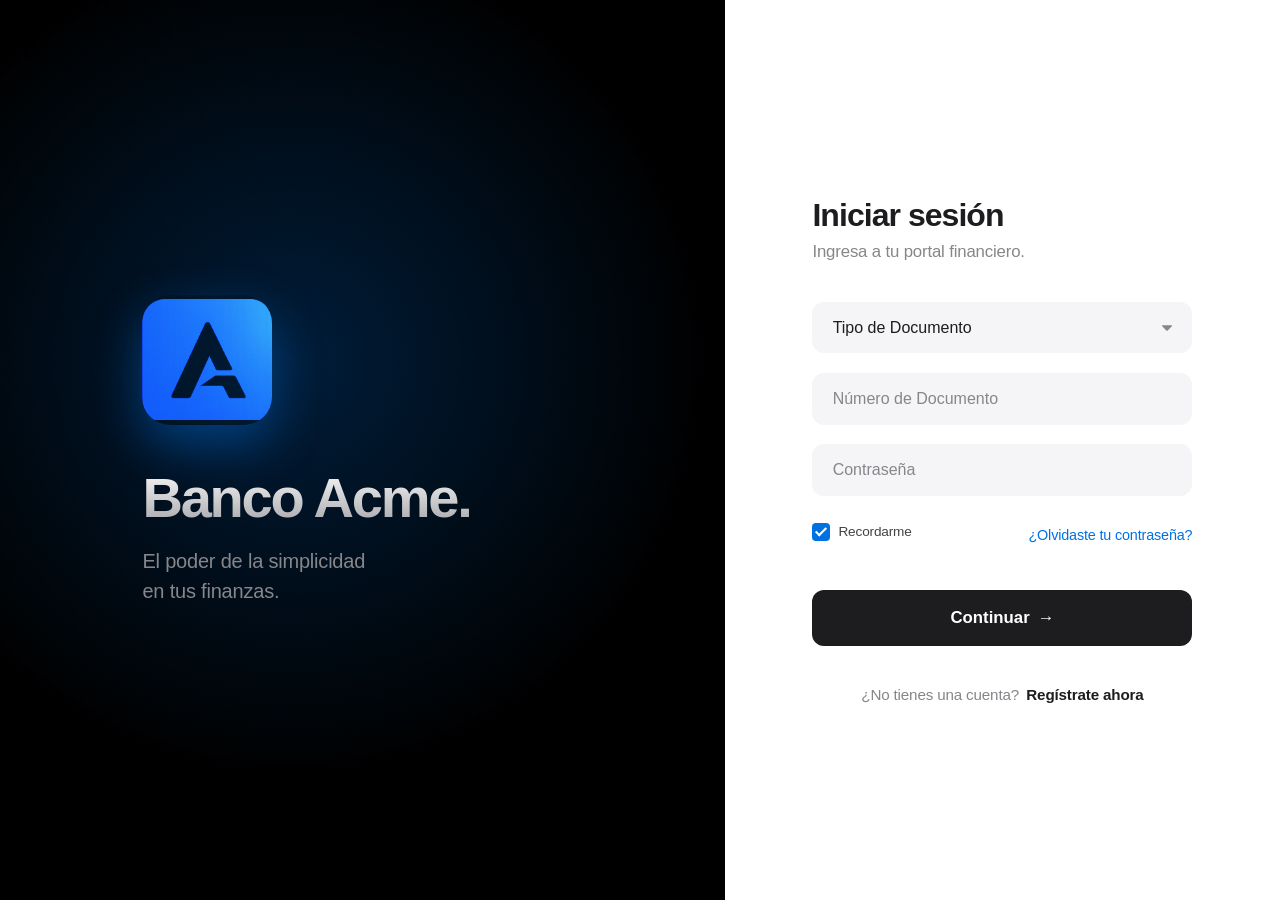
==== dashboard.html @ 9b8968dd "Refine visual identity and integrate logo across all pages" ====
<!DOCTYPE html>
<html lang="es">
<head>
    <meta charset="UTF-8">
    <meta name="viewport" content="width=device-width, initial-scale=1.0">
    <title>Banco Acme - Cuentas</title>
    <link rel="stylesheet" href="css/styles.css">
    <link href="https://fonts.googleapis.com/css2?family=Inter:wght@300;400;500;600;700&display=swap" rel="stylesheet">
</head>
<body class="app-body">
    <nav class="apple-nav">
        <div class="nav-container">
            <div class="nav-logo"><img src="img/ChatGPT Image 10 abr 2026, 08_13_43 a.m..png" alt="Banco Acme" class="nav-logo-img"><b>Banco Acme</b>.</div>
            <button class="mobile-menu-btn" id="mobileMenuBtn">≡</button>
            <ul class="nav-links" id="mainNav">
                <li><a href="#" data-target="resume" class="active">Resumen</a></li>
                <li><a href="#" data-target="transactions">Transacciones</a></li>
                <li><a href="#" data-target="deposit">Abonar</a></li>
                <li><a href="#" data-target="withdraw">Retirar</a></li>
                <li><a href="#" data-target="services">Servicios</a></li>
                <li><a href="#" data-target="certificate">Descargas</a></li>
            </ul>
            <div class="nav-user">
                <span id="userAvatar" class="avatar-mini">AC</span>
                <span id="userNameDisplay" class="user-name">Usuario</span>
                <button id="logoutBtn" class="btn-logout">Salir</button>
            </div>
        </div>
    </nav>
    <main class="app-main">
        <div class="page-header">
            <h1 id="pageTitle" class="hero-title">Resumen Financiero</h1>
        </div>
        <div class="content-wrapper">
            <!-- View Resume -->
            <section id="resume" class="view-section active">
                <div class="balance-showcase">
                    <div class="balance-ring">
                        <p class="balance-label">Total Disponible</p>
                        <h2 id="currentBalance" class="balance-amount">$0.00</h2>
                    </div>
                    <div class="balance-meta">
                        <div class="meta-item">
                            <span class="meta-label">Bóveda N°</span>
                            <strong id="accountNumberDisplay" class="acc-num-label">...</strong>
                        </div>
                        <div class="meta-divider"></div>
                        <div class="meta-item">
                            <span class="meta-label">Registro</span>
                            <strong id="creationDateDisplay">...</strong>
                        </div>
                    </div>
                </div>
                
                <!-- NUEVO WIDGET DE TASAS (Temas 6, 7 y 10) -->
                <div class="panel mt-4" style="margin-top: 2rem;">
                    <div class="panel-header">
                        <h3>Tasas de Cambio en Vivo 🌎</h3>
                        <span id="tasasStatus" class="type-badge type-retiro">Cargando... ⏳</span>
                    </div>
                    <!-- Usaremos un contenedor que rellenaremos usando Jerarquía y DOM Avanzado (sin innerHTML) -->
                    <div id="tasasContainer" style="display: flex; gap: 1rem; flex-wrap: wrap; margin-top: 1rem;">
                    </div>
                </div>
            </section>
            <!-- View Historial -->
            <section id="transactions" class="view-section">
                <div class="panel">
                    <div class="panel-header">
                        <h3>Flujo de Transferencias</h3>
                        <button id="printTransactionsBtn" class="btn-link">Imprimir Documento</button>
                    </div>
                    <div class="table-container printable" id="transactionsPrintArea">
                        <table class="apple-table">
                            <thead>
                                <tr>
                                    <th>Fechado</th>
                                    <th>Ref ID</th>
                                    <th>Vía</th>
                                    <th>Motivo</th>
                                    <th class="text-right">Montos</th>
                                </tr>
                            </thead>
                            <tbody id="transactionsTableBody"></tbody>
                        </table>
                    </div>
                </div>
            </section>
            <!-- View Depositar -->
            <section id="deposit" class="view-section">
                <div class="panel center-panel">
                    <h3>Depositario</h3>
                    <p class="text-muted mb-4">Ingresa en la cartera <strong class="acc-num-label"></strong> propia.</p>
                    <form id="depositForm" class="minimal-form">
                        <div class="input-modern large-input">
                            <input type="number" id="depositAmount" placeholder="0.00" min="1" required>
                            <span>$</span>
                        </div>
                        <button type="submit" class="btn-premium full-w" style="margin-top: 1rem;">Cargar Efectivo</button>
                    </form>
                </div>
            </section>
            <!-- View Sacar -->
            <section id="withdraw" class="view-section">
                <div class="panel center-panel">
                    <h3>Punto de Retiro</h3>
                    <p class="text-muted mb-4">Descarga fondos hacia tus manos instantáneamente.</p>
                    <form id="withdrawForm" class="minimal-form">
                        <div class="input-modern large-input">
                            <input type="number" id="withdrawAmount" placeholder="0.00" min="1" required>
                            <span>$</span>
                        </div>
                        <button type="submit" class="btn-premium full-w" style="margin-top: 1rem; background-color: #ff3b30; color: white;">Descontar Límite</button>
                    </form>
                </div>
            </section>
            <!-- View Servicios -->
            <section id="services" class="view-section">
                <div class="panel center-panel">
                    <h3>Centro de Pagaduría pública</h3>
                    <p class="text-muted mb-4">Obligaciones externas respaldadas desde su balance total.</p>
                    <form id="servicesForm" class="minimal-form">
                        <div class="input-modern">
                            <select id="serviceType" required>
                                <option value="" disabled selected>Identificador a Pagar</option>
                                <option value="Luz">Empresa Local Luz</option>
                                <option value="Gas">Surtigas Municipal</option>
                                <option value="Agua">Acueducto EPS</option>
                                <option value="Telecom">Wifi y Teléfono</option>
                            </select>
                        </div>
                        <div class="input-modern">
                            <input type="text" id="serviceRef" placeholder="Cod referencial" required>
                        </div>
                        <div class="input-modern">
                            <input type="number" id="serviceAmount" placeholder="Aporte $" min="1" required>
                        </div>
                        <button type="submit" class="btn-premium full-w" style="margin-top: 1rem;">Aplicar y Descontar</button>
                    </form>
                </div>
            </section>
            <!-- View PDF Certificado -->
            <section id="certificate" class="view-section">
                <div class="panel">
                    <div class="panel-header">
                        <h3>Pliego Garantista</h3>
                        <button id="printCertBtn" class="btn-link">Obtener Anexo</button>
                    </div>
                    <div class="apple-cert printable" id="certificatePrintArea">
                        <div class="cert-brand">Acme Bank Corporative.</div>
                        <div class="cert-nit">Identidad NIT 100.999.001-A</div>
                        <div class="cert-title">CERTIFICA INEQUIVOCAMENTE:</div>
                        <div class="cert-content">
                            Que el/la ciudadana <strong><span id="certName"></span></strong>, provista legalmente de un(a)
                            <span id="certDocType"></span> Nro. <strong><span id="certDocNumber"></span></strong>, mantiene fondos reales albergados en nuestro poderío mercantil.
                        </div>
                        <div class="cert-grid">
                            <div class="cg-item"><label>Categoría</label><span>Ahorros Plenos</span></div>
                            <div class="cg-item"><label>Clave Lógica</label><strong id="certAccount"></strong></div>
                            <div class="cg-item"><label>Cierre Oficial A Creado</label><span id="certDate"></span></div>
                        </div>
                        <div class="cert-footer-text">Expedido por motor automático Acme. Fecha del sistema online: <span id="certToday"></span>.</div>
                    </div>
                </div>
            </section>
        </div>
    </main>
    <div id="printModal" class="apple-modal">
        <div class="modal-card">
            <button class="close-modal" id="closePrintModal">&times;</button>
            <div id="printVoucherArea" class="printable voucher-area">
                <div class="voucher-logo">BA</div>
                <h3 style="font-weight: 500; font-size:1.1rem; margin-bottom: 1.5rem; letter-spacing: -0.02em;">Acuse de Operación Bancaria</h3>
                <div id="voucherDetails" class="voucher-details"></div>
            </div>
            <div class="modal-actions hide-on-print">
                <button id="printVoucherBtn" class="btn-premium full-w" style="border-radius: 980px;">Expedir Archivo Físico</button>
            </div>
        </div>
    </div>
    <div id="toastContainer"></div>
    <script type="module" src="js/dashboard.js"></script>
    <script>
        document.addEventListener('DOMContentLoaded', () => {
            const mBt = document.getElementById('mobileMenuBtn');
            const nLx = document.getElementById('mainNav');

            // Abrir/cerrar el menú con el botón hamburguesa
            if (mBt && nLx) {
                mBt.addEventListener('click', () => nLx.classList.toggle('active'));

                // Cerrar el menú automáticamente al seleccionar una opción
                nLx.querySelectorAll('a').forEach(link => {
                    link.addEventListener('click', () => {
                        nLx.classList.remove('active');
                    });
                });
            }
        });
    </script>
</body>
</html>
---- css/styles.css ----
:root {
    --bg-color: #f5f5f7;
    --card-bg: #ffffff;
    --text-color: #1d1d1f;
    --text-muted: #86868b;
    --primary-color: #0071e3; /* Azul Apple */
    --primary-hover: #0077ed;
    --secondary-color: #e8e8ed;
    --secondary-hover: #d2d2d7;
    --success-color: #34c759;
    --danger-color: #ff3b30;
    --border-color: #d2d2d7;
    --font-family: -apple-system, BlinkMacSystemFont, "SF Pro Text", "Segoe UI", Roboto, Helvetica, Arial, sans-serif;
    --border-radius: 18px; /* Bordes suaves estilo Apple */
    --input-radius: 12px;
    --shadow-subtle: 0 4px 24px rgba(0, 0, 0, 0.04);
}

* {
    margin: 0;
    padding: 0;
    box-sizing: border-box;
    font-family: var(--font-family);
}

body {
    background-color: var(--bg-color);
    color: var(--text-color);
    min-height: 100vh;
    font-weight: 400;
    -webkit-font-smoothing: antialiased; /* Suavizar fuentes */
    letter-spacing: -0.01em;
}

a {
    color: var(--primary-color);
    text-decoration: none;
    transition: opacity 0.2s ease;
}

a:hover {
    opacity: 0.8;
}

/* Clases genéricas (Mantenidas por compatibilidad html) */
.glass-panel {
    background: var(--card-bg);
    border: none;
    border-radius: var(--border-radius);
    box-shadow: var(--shadow-subtle);
}

.glass-panel.dark {
    background: #1d1d1f; /* Tarjeta principal oscura estilo Apple Pay */
    color: #f5f5f7;
}

/* Páginas de Login, Registro y Recuperación */
.auth-container, .register-container {
    display: flex;
    justify-content: center;
    align-items: center;
    min-height: 100vh;
    padding: 2rem;
}

.auth-card {
    width: 100%;
    max-width: 420px;
    padding: 3rem;
    background: #fff;
    border-radius: 20px;
    box-shadow: 0 10px 40px rgba(0, 0, 0, 0.06);
    animation: fadeIn 0.4s ease-out;
}

.register-container .auth-card {
    max-width: 550px;
}

@keyframes fadeIn {
    from { opacity: 0; transform: translateY(15px) scale(0.98); }
    to { opacity: 1; transform: translateY(0) scale(1); }
}

.logo {
    text-align: center;
    margin-bottom: 2.5rem;
}

.logo h2 {
    color: var(--text-color);
    font-size: 1.8rem;
    font-weight: 700;
    letter-spacing: -0.03em;
}

h1 {
    font-size: 1.6rem;
    font-weight: 600;
    margin-bottom: 1.8rem;
    text-align: center;
    letter-spacing: -0.02em;
}

h2, h3 { 
    margin-bottom: 1rem; 
    font-weight: 600;
}

.subtitle {
    text-align: center;
    color: var(--text-muted);
    margin-bottom: 1.5rem;
    font-size: 0.95rem;
}

/* Inputs y Formulario */
.form-group {
    margin-bottom: 1.25rem;
}

.form-grid {
    display: grid;
    grid-template-columns: 1fr 1fr;
    gap: 1.25rem;
}

.full-width {
    grid-column: 1 / -1;
}

@media (max-width: 600px) {
    .form-grid { grid-template-columns: 1fr; }
}

label {
    display: block;
    font-size: 0.85rem;
    font-weight: 500;
    margin-bottom: 0.4rem;
    color: #424245;
}

input, select {
    width: 100%;
    padding: 0.85rem 1rem;
    border: 1px solid var(--border-color);
    border-radius: var(--input-radius);
    font-size: 1rem;
    transition: all 0.2s ease;
    background: #ffffff;
    color: var(--text-color);
}

input:focus, select:focus {
    outline: none;
    border-color: var(--primary-color);
    box-shadow: 0 0 0 4px rgba(0, 113, 227, 0.15); /* Halillo sutil azulito */
}

/* Botones al estilo Apple */
.btn {
    display: inline-block;
    padding: 0.85rem 1.5rem;
    font-size: 1rem;
    font-weight: 500;
    text-align: center;
    border: none;
    border-radius: 980px; /* Bordes totalmente redondeados estilo píldora */
    cursor: pointer;
    transition: all 0.2s ease;
}

.btn-primary {
    background-color: var(--primary-color);
    color: white;
}

.btn-primary:hover {
    background-color: var(--primary-hover);
}

.btn-secondary {
    background-color: var(--secondary-color);
    color: var(--text-color);
}

.btn-secondary:hover {
    background-color: var(--secondary-hover);
}

.btn-outline {
    background: transparent;
    border: 1px solid var(--primary-color);
    color: var(--primary-color);
}
.btn-outline:hover {
    background: rgba(0, 113, 227, 0.05); /* Efecto de toque sin fondo azul sólido */
}

.btn-outline.text-danger {
    border-color: var(--danger-color);
    color: var(--danger-color);
}
.btn-outline.text-danger:hover {
    background: rgba(255, 59, 48, 0.05);
    color: var(--danger-color);
}

.btn-block { width: 100%; }

.form-actions {
    margin-top: 2rem;
}

.space-between {
    display: flex;
    justify-content: space-between;
    align-items: center;
}

.auth-links {
    margin-top: 1.5rem;
    display: flex;
    justify-content: space-between;
    font-size: 0.9rem;
}

.hidden { display: none !important; }

/* Dashboard - Layout minimalista */
.dashboard-body {
    display: flex;
    height: 100vh;
    overflow: hidden;
    background-color: #ffffff; /* Dashboard completamente blanco por defecto o gris suave */
}

.sidebar {
    width: 260px;
    height: 100%;
    padding: 2rem 1rem;
    background: #f5f5f7; /* Gris sutil MacOS sidebar */
    display: flex;
    flex-direction: column;
    border-right: 1px solid var(--border-color);
    border-radius: 0;
    z-index: 10;
}

.sidebar .logo h2 {
    font-size: 1.4rem;
}

.nav-links {
    list-style: none;
    margin-top: 2rem;
    flex: 1;
}

.nav-links li { margin-bottom: 0.2rem; }

.nav-links a {
    display: block;
    padding: 0.6rem 1rem;
    border-radius: 8px;
    color: #424245;
    font-weight: 500;
    font-size: 0.95rem;
}

.nav-links a:hover {
    background-color: rgba(0, 0, 0, 0.04);
}

.nav-links a.active {
    background-color: var(--secondary-color);
    color: var(--text-color);
    font-weight: 600;
}

.sidebar-footer {
    margin-top: auto;
    padding-top: 1rem;
}

.main-content {
    flex: 1;
    display: flex;
    flex-direction: column;
    overflow: hidden;
    background: #ffffff;
}

.topbar {
    height: 70px;
    display: flex;
    justify-content: space-between;
    align-items: center;
    padding: 0 3rem;
    background: rgba(255, 255, 255, 0.85);
    backdrop-filter: blur(20px);
    -webkit-backdrop-filter: blur(20px);
    border-bottom: 1px solid var(--border-color);
    box-shadow: none;
    border-radius: 0;
    z-index: 5;
}

.topbar h1 {
    font-size: 1.3rem;
    margin-bottom: 0;
    color: var(--text-color);
}

.user-info {
    display: flex;
    align-items: center;
    gap: 1rem;
    font-weight: 500;
    font-size: 0.9rem;
}

.avatar {
    width: 36px;
    height: 36px;
    border-radius: 50%;
    background: linear-gradient(135deg, #a2a2a7, #86868b);
    color: white;
    display: flex;
    justify-content: center;
    align-items: center;
    font-weight: 500;
}

.content-area {
    flex: 1;
    padding: 3rem;
    overflow-y: auto;
    background: #f5f5f7; /* Contenido interior gris sutil para que destaquen las áreas blancas */
}

/* Sections */
.view-section {
    display: none;
    animation: fadeIn 0.3s ease-out;
}
.view-section.active { display: block; }

/* Dashboard Cards (Tarjetas Apple) */
.cards-grid {
    display: grid;
    grid-template-columns: repeat(auto-fill, minmax(360px, 1fr));
    gap: 1.5rem;
}

.premium-card {
    padding: 2.5rem;
    border-radius: 24px;
}

.glass-panel.dark {
    background: transparent;
    background-image: radial-gradient(100% 100% at 0% 0%, #303032 0%, #1d1d1f 100%);
    box-shadow: 0 15px 35px rgba(0,0,0,0.15);
}

.premium-card h3 {
    font-weight: 500;
    color: #a1a1a6; /* Gris texto Apple oscuro */
    font-size: 1rem;
    letter-spacing: 0;
}

.balance {
    font-size: 3rem;
    font-weight: 600;
    margin: 1rem 0;
    letter-spacing: -0.04em;
    color: #fff;
}

.account-details {
    display: flex;
    justify-content: space-between;
    margin-top: 2.5rem;
    font-size: 0.85rem;
}

.account-details .label {
    display: block;
    color: #a1a1a6;
    margin-bottom: 0.3rem;
    text-transform: uppercase;
    font-size: 0.75rem;
    letter-spacing: 0.05em;
    font-weight: 600;
}

.account-details .value { font-weight: 500; }

/* Utilities Re-stylized */
.p-4 { padding: 2rem; background: #fff; border-radius: 20px; box-shadow: var(--shadow-subtle); }
.user-summary-box { background: #f5f5f7; border: none; padding: 1.25rem; border-radius: 12px; }

/* Tables */
.table-responsive { overflow-x: auto; }

.table {
    width: 100%;
    border-collapse: collapse;
}

.table th, .table td {
    padding: 1.2rem 1rem;
    text-align: left;
    border-bottom: 1px solid var(--border-color);
    font-size: 0.95rem;
}

.table th {
    font-weight: 600;
    color: var(--text-muted);
    border-bottom: 2px solid var(--border-color);
}

.type-badge {
    padding: 0.4rem 0.8rem;
    border-radius: 980px;
    font-size: 0.75rem;
    font-weight: 600;
    letter-spacing: 0.02em;
}

.type-consignacion { background: rgba(52, 199, 89, 0.1); color: #248a3d; }
.type-retiro { background: rgba(255, 59, 48, 0.1); color: #c42b22; }

.val-positive { color: #34c759; font-weight: 500; }
.val-negative { color: var(--text-color); font-weight: 500; }

/* Certificados y Textos */
.certificate-box {
    border: none;
    border-radius: 20px;
    box-shadow: 0 4px 30px rgba(0,0,0,0.06);
    padding: 4rem;
    background: white;
}

.cert-header { text-align: center; border-bottom: 1px solid var(--border-color); padding-bottom: 1.5rem; }
.cert-logo { color: var(--text-color); font-size: 2rem; font-weight: 700; letter-spacing: -0.03em; }
.cert-body p { margin-bottom: 0.8rem; line-height: 1.6; color: #424245; }
.cert-body h3 { font-weight: 600; font-size: 1.2rem; margin-bottom: 2rem; }

/* Toast Notifications - Más limpios */
#toastContainer {
    position: fixed;
    top: 20px;
    left: 50%;
    transform: translateX(-50%);
    z-index: 9999;
    display: flex;
    flex-direction: column;
    gap: 10px;
}

.toast {
    background: rgba(29, 29, 31, 0.85);
    backdrop-filter: blur(20px);
    -webkit-backdrop-filter: blur(20px);
    color: #f5f5f7;
    padding: 0.8rem 1.5rem;
    border-radius: 980px;
    box-shadow: 0 10px 30px rgba(0,0,0,0.15);
    border-left: none; /* Quitamos borde de color */
    animation: slideDown 0.4s cubic-bezier(0.16, 1, 0.3, 1) forwards;
    min-width: max-content;
    font-size: 0.9rem;
    font-weight: 500;
    text-align: center;
}

.toast.error { background: rgba(255, 59, 48, 0.9); }
.toast.success { background: rgba(52, 199, 89, 0.9); }

@keyframes slideDown {
    from { transform: translateY(-100%); opacity: 0; }
    to { transform: translateY(0); opacity: 1; }
}

@keyframes slideOut {
    from { transform: translateY(0); opacity: 1; }
    to { transform: translateY(-100%); opacity: 0; }
}

/* Modal UI Apple */
.modal {
    display: none;
    position: fixed;
    z-index: 1000;
    left: 0;
    top: 0;
    width: 100%;
    height: 100%;
    background-color: rgba(0,0,0,0.4);
    backdrop-filter: blur(5px);
    -webkit-backdrop-filter: blur(5px);
    align-items: center;
    justify-content: center;
    animation: fadeIn 0.3s ease;
}

.modal.active { display: flex; }

.modal-content {
    background: #f5f5f7;
    padding: 0;
    border-radius: 20px;
    width: 90%;
    max-width: 400px;
    position: relative;
    box-shadow: 0 20px 60px rgba(0,0,0,0.2);
    overflow: hidden;
}

.close-modal {
    position: absolute;
    top: 1rem;
    right: 1.5rem;
    font-size: 2rem;
    font-weight: 300;
    cursor: pointer;
    color: #86868b;
    line-height: 1;
    z-index: 100;
}

#printVoucherArea {
    background: #fff;
    margin: 1rem;
    border-radius: 14px;
    padding: 2rem !important;
}

/* Modificadores extra nativos Apple */
.text-center { text-align: center; }
.text-primary { color: var(--primary-color) !important; }
.flex-between { display: flex; justify-content: space-between; align-items: center; }
.max-w-md { max-width: 28rem; }
.max-w-lg { max-width: 42rem; }
.mx-auto { margin-left: auto; margin-right: auto; }
.w-100 { width: 100%; }

/* Resoluciones de responsividad */
@media print {
    body * { visibility: hidden; }
    .printable, .printable * { visibility: visible; }
    .printable { position: absolute; left: 0; top: 0; width: 100%; box-shadow: none !important; border: none !important; }
    .hide-on-print { display: none !important; }
    .sidebar { display: none; }
    .topbar { display: none; }
    .dashboard-body { display: block; overflow: visible; height: auto; background: white; }
    .content-area { padding: 0; background: white; }
    .glass-panel { border-radius: 0; background: white; }
}

@media (max-width: 768px) {
    .dashboard-body { flex-direction: column; overflow: visible; height: auto; min-height: 100vh; }
    
    .sidebar { width: 100%; height: auto; padding: 1.5rem 1rem; border-right: none; border-bottom: 1px solid var(--border-color); align-items: center; }
    .nav-links { display: flex; flex-wrap: wrap; justify-content: center; margin-top: 1.5rem; gap: 0.5rem; width: 100%; }
    .nav-links li { margin-bottom: 0; flex: 1 1 45%; min-width: 120px; }
    .nav-links a { text-align: center; padding: 0.8rem; background: #fff; border: 1px solid var(--border-color); }
    .nav-links a.active { background: var(--text-color); color: #fff; border-color: var(--text-color); }
    .sidebar-footer { margin-top: 1.5rem; width: 100%; max-width: 300px; }
    
    .main-content { overflow: visible; flex: 1; }
    .topbar { flex-direction: column; height: auto; padding: 1.5rem; gap: 1rem; text-align: center; border-radius: 0; justify-content: center;}
    .user-info { justify-content: center; width: 100%; }
    
    .content-area { padding: 1rem; }
    .cards-grid { grid-template-columns: 1fr; }
    .account-details { flex-direction: column; gap: 1rem; align-items: flex-start; }
    .flex-between { flex-direction: column; gap: 1.5rem; align-items: center; text-align: center; }
    .certificate-box { padding: 1.5rem; }
    .balance { font-size: 2.2rem; }
}

/* =========================================
   DISEÑO PREMIUM MINIMALISTA Y SPLIT LAYOUT 
   ========================================= */

.split-layout {
    display: flex;
    min-height: 100vh;
    background-color: #ffffff;
    margin: 0;
}

.split-left {
    flex: 1.3;
    background: #000000;
    color: white;
    display: flex;
    flex-direction: column;
    justify-content: center;
    align-items: center;
    padding: 4rem;
    position: relative;
    overflow: hidden;
}

.split-left::before {
    content: '';
    position: absolute;
    width: 900px;
    height: 900px;
    background: radial-gradient(circle, rgba(0, 113, 227, 0.25) 0%, rgba(0,0,0,0) 65%);
    border-radius: 50%;
    top: 40%;
    left: 40%;
    transform: translate(-50%, -50%);
    animation: pulse 12s infinite alternate ease-in-out;
}

.split-left::after {
    content: '';
    position: absolute;
    width: 100%;
    height: 100%;
    background: url('data:image/svg+xml;utf8,<svg viewBox="0 0 200 200" xmlns="http://www.w3.org/2000/svg"><filter id="noise"><feTurbulence type="fractalNoise" baseFrequency="0.8" numOctaves="3" stitchTiles="stitch"/></filter><rect width="100%" height="100%" filter="url(%23noise)"/></svg>');
    opacity: 0.05;
    mix-blend-mode: overlay;
    pointer-events: none;
}

@keyframes pulse {
    0% { transform: translate(-50%, -50%) scale(1); opacity: 0.5; }
    100% { transform: translate(-50%, -50%) scale(1.1); opacity: 1; filter: hue-rotate(20deg); }
}

.split-left .brand {
    position: relative;
    z-index: 1;
    text-align: left;
    max-width: 440px;
    width: 100%;
}

/* El div logo-icon se mantiene por retrocompatibilidad */
.logo-icon {
    width: 60px;
    height: 60px;
    background: linear-gradient(135deg, #0071e3, #46a2f8);
    border-radius: 14px;
    margin-bottom: 2rem;
    box-shadow: 0 10px 30px rgba(0,113,227,0.3);
}

/* Logo real del Banco (imagen) en el panel izquierdo */
.logo-img {
    width: 130px;
    height: 130px;
    object-fit: contain;
    border-radius: 28px;
    margin-bottom: 2.5rem;
    box-shadow: 0 20px 50px rgba(0, 113, 227, 0.45);
    display: block;
}

/* Logo en la barra de navegación del dashboard */
.nav-logo-img {
    width: 28px;
    height: 28px;
    object-fit: contain;
    border-radius: 7px;
    vertical-align: middle;
    margin-right: 6px;
}

.split-left .brand h1 {
    font-size: 3.5rem;
    font-weight: 700;
    letter-spacing: -0.04em;
    margin-bottom: 1rem;
    background: linear-gradient(180deg, #fff 0%, #a1a1a6 100%);
    -webkit-background-clip: text;
    -webkit-text-fill-color: transparent;
    text-align: left;
}

.split-left .brand p {
    font-size: 1.25rem;
    color: #86868b;
    font-weight: 400;
    letter-spacing: -0.01em;
    line-height: 1.5;
}

.split-right {
    flex: 1;
    display: flex;
    justify-content: center;
    align-items: center;
    background-color: #ffffff;
    padding: 3rem;
}

.auth-wrapper {
    width: 100%;
    max-width: 380px;
    animation: fadeInRight 0.8s cubic-bezier(0.16, 1, 0.3, 1);
}

@keyframes fadeInRight {
    from { opacity: 0; transform: translateX(40px); }
    to { opacity: 1; transform: translateX(0); }
}

.auth-header {
    margin-bottom: 2.5rem;
}

.auth-header h2 {
    font-size: 2rem;
    font-weight: 700;
    color: #1d1d1f;
    margin-bottom: 0.5rem;
    letter-spacing: -0.03em;
}

.auth-header .text-muted {
    font-size: 1.05rem;
    color: #86868b;
}

.minimal-form {
    display: flex;
    flex-direction: column;
    gap: 1.2rem;
}

.input-modern {
    position: relative;
    width: 100%;
}

.input-modern input, .input-modern select {
    width: 100%;
    padding: 1rem 1.2rem;
    background: #f5f5f7;
    border: 1px solid transparent;
    border-radius: 12px;
    font-size: 1rem;
    color: #1d1d1f;
    transition: all 0.3s cubic-bezier(0.16, 1, 0.3, 1);
}

.input-modern input:focus, .input-modern select:focus {
    background: #ffffff;
    border-color: #0071e3;
    box-shadow: 0 0 0 4px rgba(0, 113, 227, 0.15);
    outline: none;
}

.input-modern input::placeholder {
    color: #86868b;
}

.input-modern select {
    cursor: pointer;
    appearance: none;
    background-image: url("data:image/svg+xml;charset=US-ASCII,%3Csvg%20xmlns%3D%22http%3A%2F%2Fwww.w3.org%2F2000%2Fsvg%22%20width%3D%22292.4%22%20height%3D%22292.4%22%3E%3Cpath%20fill%3D%22%2386868B%22%20d%3D%22M287%2069.4a17.6%2017.6%200%200%200-13-5.4H18.4c-5%200-9.3%201.8-12.9%205.4A17.6%2017.6%200%200%200%200%2082.2c0%205%201.8%209.3%205.4%2012.9l128%20127.9c3.6%203.6%207.8%205.4%2012.8%205.4s9.2-1.8%2012.8-5.4L287%2095c3.5-3.5%205.4-7.8%205.4-12.8%200-5-1.9-9.2-5.5-12.8z%22%2F%3E%3C%2Fsvg%3E");
    background-repeat: no-repeat, repeat;
    background-position: right 1.2rem top 50%, 0 0;
    background-size: 0.65em auto, 100%;
}

.form-options {
    display: flex;
    justify-content: space-between;
    align-items: center;
    font-size: 0.9rem;
    margin-top: 0.5rem;
    margin-bottom: 0.5rem;
}

.checkbox-container {
    display: flex;
    align-items: center;
    gap: 0.5rem;
    color: #424245;
    cursor: pointer;
}

.checkbox-container input {
    position: absolute;
    opacity: 0;
    cursor: pointer;
    height: 0;
    width: 0;
}

.checkmark {
    height: 18px;
    width: 18px;
    background-color: #e8e8ed;
    border-radius: 4px;
    display: inline-block;
    position: relative;
    transition: all 0.2s;
}

.checkbox-container:hover input ~ .checkmark {
    background-color: #d2d2d7;
}

.checkbox-container input:checked ~ .checkmark {
    background-color: #0071e3;
}

.checkmark:after {
    content: "";
    position: absolute;
    display: none;
    left: 6px;
    top: 2px;
    width: 4px;
    height: 9px;
    border: solid white;
    border-width: 0 2px 2px 0;
    transform: rotate(45deg);
}

.checkbox-container input:checked ~ .checkmark:after {
    display: block;
}

.forgot-link {
    color: #0071e3;
    font-weight: 500;
}

.btn-premium {
    background: #1d1d1f;
    color: white;
    padding: 1.1rem;
    border-radius: 12px;
    font-size: 1.05rem;
    font-weight: 600;
    border: none;
    cursor: pointer;
    transition: all 0.3s cubic-bezier(0.16, 1, 0.3, 1);
    display: flex;
    justify-content: center;
    align-items: center;
    gap: 0.5rem;
    margin-top: 1rem;
}

.btn-premium .arrow {
    transition: transform 0.3s ease;
}

.btn-premium:hover {
    background: #000000;
    transform: translateY(-2px);
    box-shadow: 0 12px 24px rgba(0,0,0,0.15);
}

.btn-premium:hover .arrow {
    transform: translateX(4px);
}

.auth-footer-modern {
    text-align: center;
    margin-top: 2.5rem;
    font-size: 0.95rem;
    color: #86868b;
}

.auth-footer-modern a {
    color: #1d1d1f;
    font-weight: 600;
    margin-left: 0.2rem;
}

@media (max-width: 900px) {
    .split-layout {
        flex-direction: column;
    }
    .split-left {
        flex: none;
        padding: 3rem 2rem;
        min-height: 40vh;
    }
    .split-left .brand h1 { font-size: 2.5rem; }
    .split-right {
        padding: 2rem;
        min-height: 60vh;
        align-items: flex-start;
        padding-top: 3rem;
    }
}

/* =========================================
   DASHBOARD PREMIUM (APP-BODY)
   ========================================= */

.app-body {
    display: flex;
    height: 100vh;
    overflow: hidden;
    background-color: #000000;
    color: white;
    margin: 0;
    font-family: -apple-system, BlinkMacSystemFont, "SF Pro Text", "Segoe UI", Roboto, Helvetica, Arial, sans-serif;
    position: relative;
}
.app-body::before {
    content: '';
    position: absolute;
    width: 900px; height: 900px;
    background: radial-gradient(circle, rgba(0, 113, 227, 0.2) 0%, rgba(0,0,0,0) 65%);
    border-radius: 50%; top: 50%; left: 50%; transform: translate(-50%, -50%);
    animation: pulse 12s infinite alternate ease-in-out;
    pointer-events: none; z-index: 0;
}
.app-body::after {
    content: ''; position: absolute; width: 100%; height: 100%;
    background: url('data:image/svg+xml;utf8,<svg viewBox="0 0 200 200" xmlns="http://www.w3.org/2000/svg"><filter id="n"><feTurbulence type="fractalNoise" baseFrequency="0.8" numOctaves="3" stitchTiles="stitch"/></filter><rect width="100%" height="100%" filter="url(%23n)"/></svg>');
    opacity: 0.05; mix-blend-mode: overlay; pointer-events: none; z-index: 0;
}

.apple-nav {
    width: 260px;
    background: rgba(20, 20, 22, 0.5);
    backdrop-filter: blur(30px);
    -webkit-backdrop-filter: blur(30px);
    border-right: 1px solid rgba(255, 255, 255, 0.05);
    display: flex;
    flex-direction: column;
    padding: 2rem 1rem;
    z-index: 10;
}

.nav-container {
    display: flex;
    flex-direction: column;
    height: 100%;
    position: relative;
    z-index: 2;
}

.nav-logo {
    font-size: 1.5rem;
    font-weight: 700;
    margin-bottom: 2rem;
    padding: 0 1rem;
    color: #ffffff;
}

.mobile-menu-btn {
    display: none;
    background: none;
    border: none;
    font-size: 2rem;
    cursor: pointer;
}

.nav-links {
    list-style: none;
    flex: 1;
    margin: 0;
    padding: 0;
}

.nav-links a {
    display: block;
    padding: 0.8rem 1rem;
    border-radius: 10px;
    color: #86868b;
    text-decoration: none;
    font-weight: 500;
    margin-bottom: 0.2rem;
    transition: all 0.2s ease;
}

.nav-links a:hover {
    background: rgba(255,255,255,0.05);
    color: white;
}

.nav-links a.active {
    background: rgba(255,255,255,0.1);
    color: #fff;
}

.nav-user {
    display: flex;
    align-items: center;
    padding: 1rem;
    border-top: 1px solid rgba(255,255,255,0.05);
    margin-top: auto;
    flex-wrap: wrap;
    gap: 0.5rem;
}

.avatar-mini {
    width: 36px;
    height: 36px;
    background: linear-gradient(135deg, #0071e3, #46a2f8);
    color: white;
    border-radius: 50%;
    display: flex;
    align-items: center;
    justify-content: center;
    font-weight: 600;
    font-size: 0.9rem;
}

.user-name {
    font-weight: 600;
    font-size: 0.9rem;
    flex: 1;
    overflow: hidden;
    text-overflow: ellipsis;
    white-space: nowrap;
}

.btn-logout {
    background: none;
    border: none;
    color: #ff3b30;
    cursor: pointer;
    font-weight: 500;
    font-size: 0.85rem;
}
.btn-logout:hover {
    text-decoration: underline;
}

.app-main {
    flex: 1;
    display: flex;
    flex-direction: column;
    overflow-y: auto;
    padding: 3rem 4rem;
    position: relative;
    z-index: 1;
}

.page-header {
    margin-bottom: 2.5rem;
}

.hero-title {
    font-size: 2.5rem;
    font-weight: 700;
    color: #ffffff;
    letter-spacing: -0.03em;
}

.content-wrapper {
    max-width: 1000px;
}

.view-section {
    display: none;
    animation: fadeIn 0.4s ease-out;
}
.view-section.active {
    display: block;
}

/* === BALANCE CARD — diseño minimalista estilo Apple Pay === */
.balance-showcase {
    display: flex;
    flex-direction: column;
    align-items: stretch;
    padding: 0;
    margin-bottom: 2rem;
}

.balance-ring {
    background: linear-gradient(135deg, #1a1a1e 0%, #0d0d10 100%);
    border-radius: 24px;
    padding: 2.5rem 2.5rem 2rem;
    display: flex;
    flex-direction: column;
    justify-content: space-between;
    min-height: 180px;
    position: relative;
    overflow: hidden;
    border: 1px solid rgba(255,255,255,0.06);
    box-shadow: 0 20px 60px rgba(0,0,0,0.35);
    animation: fadeIn 0.5s ease-out;
}

/* Acento de color sutil en la esquina superior derecha */
.balance-ring::after {
    content: '';
    position: absolute;
    top: -60px; right: -60px;
    width: 200px; height: 200px;
    background: radial-gradient(circle, rgba(0,113,227,0.18) 0%, transparent 70%);
    border-radius: 50%;
    pointer-events: none;
}

.balance-label {
    color: rgba(255,255,255,0.45);
    font-size: 0.8rem;
    text-transform: uppercase;
    letter-spacing: 0.12em;
    margin-bottom: 0.6rem;
    font-weight: 500;
}

.balance-amount {
    font-size: 3.2rem;
    font-weight: 700;
    color: #ffffff;
    letter-spacing: -0.04em;
    margin: 0;
    line-height: 1;
}

.balance-meta {
    display: flex;
    align-items: center;
    gap: 0;
    margin-top: 2rem;
    padding-top: 1.5rem;
    border-top: 1px solid rgba(255,255,255,0.06);
}

.meta-item {
    display: flex;
    flex-direction: column;
    align-items: flex-start;
    flex: 1;
}

.meta-label {
    color: rgba(255,255,255,0.35);
    font-size: 0.72rem;
    text-transform: uppercase;
    letter-spacing: 0.1em;
    margin-bottom: 0.35rem;
    font-weight: 600;
}

.meta-item strong {
    color: rgba(255,255,255,0.85);
    font-size: 1rem;
    font-weight: 500;
    letter-spacing: 0;
}

.meta-divider {
    width: 1px;
    height: 30px;
    background: rgba(255,255,255,0.08);
    margin: 0 2rem;
    flex-shrink: 0;
}

.panel {
    background: rgba(30, 30, 32, 0.4);
    backdrop-filter: blur(20px);
    -webkit-backdrop-filter: blur(20px);
    border: 1px solid rgba(255, 255, 255, 0.05);
    border-radius: 20px;
    padding: 2rem;
    box-shadow: 0 10px 40px rgba(0,0,0,0.3);
    margin-bottom: 2rem;
}

.panel-header {
    display: flex;
    justify-content: space-between;
    align-items: center;
    margin-bottom: 1.5rem;
}

.panel-header h3 {
    font-weight: 600;
    margin: 0;
}

.center-panel {
    max-width: 500px;
    margin: 0 auto;
}

.apple-table {
    width: 100%;
    border-collapse: collapse;
}

.apple-table th {
    text-align: left;
    padding: 1rem;
    color: #86868b;
    font-weight: 500;
    font-size: 0.85rem;
    border-bottom: 1px solid rgba(255,255,255,0.05);
}

.apple-table td {
    padding: 1.2rem 1rem;
    border-bottom: 1px solid rgba(255,255,255,0.03);
    font-size: 0.95rem;
    color: #ffffff;
}

.apple-table tr:last-child td {
    border-bottom: none;
}

.text-right {
    text-align: right !important;
}

.large-input input {
    font-size: 2.5rem !important;
    font-weight: 600;
    background: transparent !important;
    border: none !important;
    border-bottom: 2px solid rgba(255,255,255,0.1) !important;
    border-radius: 0 !important;
    padding: 0.5rem 0.5rem 0.5rem 2.5rem !important;
    color: #ffffff !important;
}

.large-input input:focus {
    box-shadow: none !important;
    border-bottom-color: #0071e3 !important;
}

.large-input span {
    position: absolute;
    left: 0;
    top: 50%;
    transform: translateY(-50%);
    font-size: 2.5rem;
    font-weight: 600;
    color: #ffffff;
}

/* Certificado */
.apple-cert {
    padding: 3rem;
    border: 1px solid rgba(255,255,255,0.05);
    border-radius: 12px;
}
.cert-brand {
    font-weight: 700;
    font-size: 1.5rem;
}
.cert-nit {
    color: #86868b;
    font-size: 0.85rem;
    margin-bottom: 3rem;
}
.cert-title {
    font-weight: 600;
    margin-bottom: 1rem;
}
.cert-content {
    line-height: 1.8;
    color: #a1a1a6;
    margin-bottom: 3rem;
}
.cert-grid {
    display: grid;
    grid-template-columns: repeat(3, 1fr);
    gap: 2rem;
    margin-bottom: 3rem;
    background: rgba(0,0,0,0.3);
    padding: 2rem;
    border-radius: 16px;
}
.cg-item label {
    display: block;
    color: #86868b;
    font-size: 0.85rem;
    margin-bottom: 0.3rem;
}
.cg-item span, .cg-item strong {
    font-size: 1.1rem;
    font-weight: 500;
    color: white;
}
.cert-footer-text {
    font-size: 0.8rem;
    color: #a1a1a6;
    text-align: center;
}

/* Modals */
.apple-modal {
    display: none;
    position: fixed;
    top: 0; left: 0; right: 0; bottom: 0;
    background: rgba(0,0,0,0.5);
    backdrop-filter: blur(5px);
    -webkit-backdrop-filter: blur(5px);
    z-index: 9999;
    align-items: center;
    justify-content: center;
}
.apple-modal.active { display: flex; }

.modal-card {
    background: white;
    border-radius: 20px;
    width: 90%;
    max-width: 450px;
    padding: 2rem;
    position: relative;
    box-shadow: 0 25px 50px rgba(0,0,0,0.25);
    animation: scaleUp 0.3s cubic-bezier(0.16, 1, 0.3, 1);
}
@keyframes scaleUp {
    from { transform: scale(0.9); opacity: 0; }
    to { transform: scale(1); opacity: 1; }
}

.close-modal {
    position: absolute;
    top: 1rem; right: 1rem;
    background: #f5f5f7;
    border: none;
    border-radius: 50%;
    width: 30px; height: 30px;
    font-size: 1.2rem;
    cursor: pointer;
    display: flex; align-items: center; justify-content: center;
    color: #86868b;
}
.close-modal:hover { background: #e8e8ed; color: #1d1d1f; }

.voucher-area {
    padding: 1rem;
}
.voucher-logo {
    display: inline-block;
    background: #1d1d1f;
    color: white;
    padding: 0.5rem 1rem;
    border-radius: 8px;
    font-weight: 700;
    margin-bottom: 1.5rem;
}
.voucher-details p {
    display: flex;
    justify-content: space-between;
    margin-bottom: 0.8rem;
    font-size: 0.95rem;
}
.voucher-details p span:first-child { color: #86868b; }
.voucher-details p span:last-child { font-weight: 500; }

@media (max-width: 900px) {
    .app-body { flex-direction: column; overflow: auto; }

    /* Nav principal: fila con wrap para que el menú caiga abajo */
    .apple-nav {
        width: 100%;
        border-right: none;
        border-bottom: 1px solid #e8e8ed;
        padding: 0;
        height: auto;
        z-index: 100;
        position: sticky;
        top: 0;
        background: rgba(255,255,255,0.95);
        backdrop-filter: blur(20px);
        -webkit-backdrop-filter: blur(20px);
    }

    /* nav-container: flex-wrap para que el menú baje a la siguiente línea */
    .nav-container {
        flex-direction: row;
        flex-wrap: wrap;           /* ← CLAVE: permite que nav-links baje */
        width: 100%;
        justify-content: space-between;
        align-items: center;
        height: auto;
        padding: 0.85rem 1rem;
    }

    .nav-logo { margin-bottom: 0; font-size: 1.05rem; }

    /* Botón hamburguesa visible */
    .mobile-menu-btn {
        display: flex;
        align-items: center;
        justify-content: center;
        width: 36px;
        height: 36px;
        border-radius: 8px;
        background: #f5f5f7;
        border: none;
        font-size: 1.3rem;
        cursor: pointer;
        color: #1d1d1f;
        transition: background 0.2s;
    }
    .mobile-menu-btn:hover { background: #e8e8ed; }

    /* Menú oculto por defecto, al activarse ocupa todo el ancho */
    .nav-links {
        display: none;
        width: 100%;           /* full width */
        flex-basis: 100%;      /* ocupa toda la fila */
        flex-direction: column;
        margin: 0;
        padding: 0.5rem 0 1rem;
        border-top: 1px solid #f0f0f0;
        list-style: none;
    }

    /* Cuando tiene clase .active se muestra */
    .nav-links.active {
        display: flex !important;
        flex-direction: column;
    }

    .nav-links li { width: 100%; margin: 0; }

    .nav-links a {
        display: block;
        width: 100%;
        padding: 0.85rem 1.25rem;
        text-align: left;
        border-radius: 0;
        border-bottom: 1px solid #f5f5f7;
        background: transparent;
        color: #1d1d1f;
        font-size: 1rem;
        font-weight: 500;
        transition: background 0.15s;
    }
    .nav-links a:hover { background: #f5f5f7; }
    .nav-links a.active {
        background: #f5f5f7;
        color: #0071e3;
        font-weight: 600;
    }

    /* Usuario: oculto en row, aparece al abrir menú */
    .nav-user {
        display: none;
        width: 100%;
        justify-content: space-between;
        align-items: center;
        padding: 0.85rem 1.25rem;
        border-top: 1px solid #f0f0f0;
        background: #f5f5f7;
    }
    .nav-links.active ~ .nav-user { display: flex; }

    .app-main { padding: 2rem 1.5rem; }
    .cert-grid { grid-template-columns: 1fr; gap: 1rem; }
}

/* ==============================================
   SISTEMA RESPONSIVE COMPLETO - BANCO ACME
   Breakpoints:
   - xs: < 480px  (móvil pequeño)
   - sm: < 640px  (móvil)
   - md: < 768px  (tableta vertical)
   - lg: < 1024px (tableta horizontal / laptop)
   - xl: > 1280px (escritorio grande)
   ============================================== */

/* ---- SPLIT LAYOUT (Login, Register, Forgot) ---- */

/* Tableta horizontal y laptop pequeño */
@media (max-width: 1024px) {
    .split-left {
        flex: 1;
        padding: 3rem 2.5rem;
    }
    .split-left .brand h1 {
        font-size: 2.8rem;
    }
    .logo-img {
        width: 110px;
        height: 110px;
    }
}

/* Tableta vertical */
@media (max-width: 768px) {
    /* Split layout apilado verticalmente */
    .split-layout {
        flex-direction: column;
        min-height: 100vh;
    }
    .split-left {
        flex: none;
        min-height: 280px;
        padding: 2.5rem 2rem;
        align-items: flex-start;
        justify-content: flex-end;
    }
    .split-left .brand {
        max-width: 100%;
    }
    .split-left .brand h1 {
        font-size: 2.4rem;
        margin-bottom: 0.5rem;
    }
    .split-left .brand p {
        font-size: 1rem;
    }
    .logo-img {
        width: 80px;
        height: 80px;
        margin-bottom: 1.5rem;
        border-radius: 20px;
    }
    .split-right {
        flex: 1;
        padding: 2.5rem 1.5rem;
        align-items: flex-start;
    }
    .auth-wrapper {
        max-width: 100%;
        width: 100%;
    }
    /* Formulario de registro en 1 columna */
    .form-grid {
        grid-template-columns: 1fr;
        gap: 1rem;
    }
    .full-width { grid-column: 1; }
}

/* Móvil */
@media (max-width: 640px) {
    .split-left {
        min-height: 220px;
        padding: 2rem 1.5rem;
    }
    .split-left .brand h1 {
        font-size: 2rem;
    }
    .logo-img {
        width: 68px;
        height: 68px;
        border-radius: 16px;
        margin-bottom: 1.2rem;
    }
    .split-right {
        padding: 2rem 1.25rem;
    }
    .auth-header h2 {
        font-size: 1.6rem;
    }
    .auth-header .text-muted {
        font-size: 0.95rem;
    }
    .btn-premium {
        font-size: 1rem;
        padding: 0.9rem 1.5rem;
    }
}

/* Móvil pequeño */
@media (max-width: 480px) {
    .split-left {
        min-height: 180px;
        padding: 1.5rem 1rem;
    }
    .split-left .brand h1 {
        font-size: 1.7rem;
    }
    .split-left .brand p {
        font-size: 0.9rem;
    }
    .logo-img {
        width: 58px;
        height: 58px;
        border-radius: 14px;
        margin-bottom: 1rem;
    }
    .split-right {
        padding: 1.5rem 1rem;
    }
    .auth-header {
        margin-bottom: 1.5rem;
    }
    .auth-header h2 {
        font-size: 1.4rem;
    }
    .minimal-form { gap: 0.9rem; }
    .input-modern input,
    .input-modern select {
        padding: 0.85rem 1rem;
        font-size: 0.95rem;
    }
    .form-options {
        flex-direction: column;
        align-items: flex-start;
        gap: 0.5rem;
    }
}

/* ---- DASHBOARD ---- */

/* Laptop pequeño */
@media (max-width: 1024px) {
    .app-main {
        padding: 1.5rem 1.25rem;
    }
    .balance-showcase {
        flex-direction: column;
        gap: 1.5rem;
        align-items: flex-start;
    }
    .panel {
        padding: 1.5rem;
    }
    .apple-table th,
    .apple-table td {
        padding: 0.85rem 0.75rem;
        font-size: 0.88rem;
    }
}

/* Tableta */
@media (max-width: 900px) {
    /* Nav ya tiene reglas, complementamos con */
    .page-header {
        padding: 1rem 1.25rem 0;
    }
    .hero-title {
        font-size: 1.6rem;
    }
    .balance-ring {
        width: 200px !important;
        height: 200px !important;
    }
    .balance-amount {
        font-size: 1.5rem !important;
    }
    .balance-meta {
        flex-direction: column;
        gap: 0.75rem;
    }
    .meta-divider {
        display: none;
    }
    .center-panel {
        padding: 1.5rem 1rem;
    }
    #tasasContainer {
        flex-direction: column;
    }
    /* Modal full-width en tablet */
    .modal-card {
        width: 95%;
        max-width: 480px;
    }
}

/* Móvil */
@media (max-width: 640px) {
    .nav-container {
        padding: 0.75rem 1rem;
    }
    .nav-logo {
        font-size: 1rem;
    }
    .nav-logo-img {
        width: 22px;
        height: 22px;
    }
    .nav-user {
        gap: 0.5rem;
    }
    .user-name {
        display: none; /* Solo avatar en móvil */
    }
    .app-main {
        padding: 1rem;
    }
    .hero-title {
        font-size: 1.4rem;
        margin-bottom: 1rem;
    }
    .panel {
        padding: 1.25rem;
        border-radius: 16px;
    }
    .panel-header {
        flex-direction: column;
        align-items: flex-start;
        gap: 0.5rem;
    }
    .panel-header h3 {
        font-size: 1rem;
    }
    /* Tabla con scroll horizontal en móvil */
    .table-container {
        overflow-x: auto;
        -webkit-overflow-scrolling: touch;
    }
    .apple-table {
        min-width: 520px;
    }
    .balance-ring {
        width: 170px !important;
        height: 170px !important;
    }
    .balance-amount {
        font-size: 1.25rem !important;
    }
    .balance-label {
        font-size: 0.8rem !important;
    }
    /* Certificado */
    .apple-cert {
        padding: 1.25rem;
        border-radius: 12px;
    }
    .cert-title {
        font-size: 0.75rem;
    }
    .cert-content {
        font-size: 0.9rem;
    }
    /* Modal fullscreen en móvil */
    .apple-modal {
        align-items: flex-end;
    }
    .modal-card {
        width: 100%;
        max-width: 100%;
        border-radius: 24px 24px 0 0;
    }
    .voucher-details p {
        flex-direction: column;
        gap: 0.2rem;
        border-bottom: 1px solid #f0f0f0;
        padding-bottom: 0.6rem;
    }
}

/* Móvil pequeño */
@media (max-width: 480px) {
    .hero-title { font-size: 1.2rem; }
    .panel { padding: 1rem; }
    .btn-link { font-size: 0.85rem; }
    .type-badge { font-size: 0.7rem; padding: 0.3rem 0.6rem; }
    .apple-table { min-width: 460px; font-size: 0.82rem; }
    .apple-table th,
    .apple-table td { padding: 0.7rem 0.6rem; }
    .btn-premium {
        padding: 0.85rem 1rem;
        font-size: 0.95rem;
    }
    /* Ocultar columna "Ref ID" para ganar espacio */
    .apple-table th:nth-child(2),
    .apple-table td:nth-child(2) {
        display: none;
    }
}

/* ---- TOAST CONTAINER: centrado en móvil ---- */
@media (max-width: 640px) {
    #toastContainer {
        left: 1rem;
        right: 1rem;
        transform: none;
        top: 1rem;
    }
    banco-toast {
        width: 100%;
    }
}

/* ---- PANTALLAS MUY GRANDES (1440px+) ---- */
@media (min-width: 1440px) {
    .split-left { padding: 5rem; }
    .split-left .brand h1 { font-size: 4.5rem; }
    .logo-img { width: 150px; height: 150px; border-radius: 32px; }
    .auth-wrapper { max-width: 420px; }
    .app-main { padding: 3rem 4rem; }
}
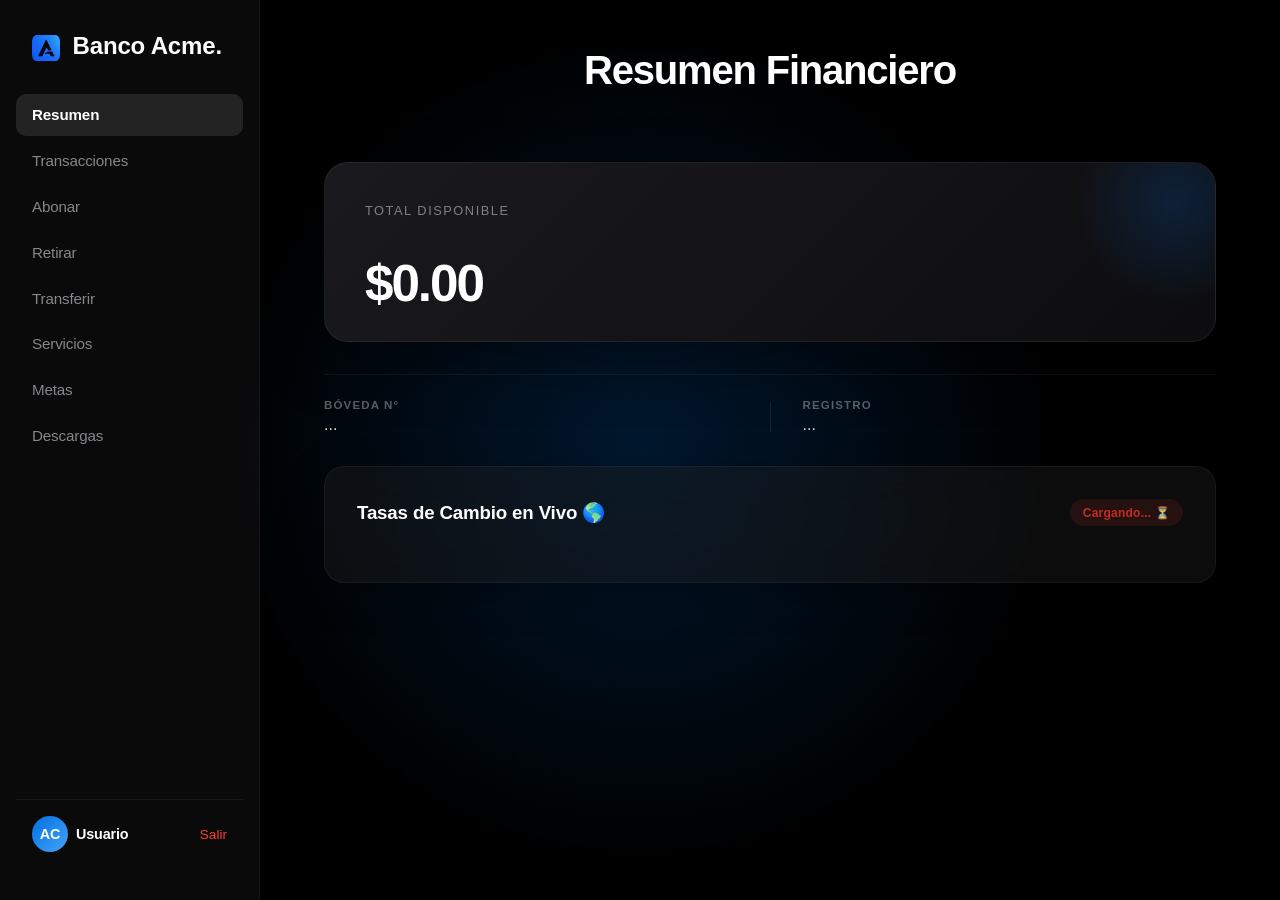
==== commit 0168fcc5: "feat: implementar token dinámico 2FA en transferencias" ====
--- a/dashboard.html
+++ b/dashboard.html
@@ -10,14 +10,19 @@
 <body class="app-body">
     <nav class="apple-nav">
         <div class="nav-container">
-            <div class="nav-logo"><img src="img/ChatGPT Image 10 abr 2026, 08_13_43 a.m..png" alt="Banco Acme" class="nav-logo-img"><b>Banco Acme</b>.</div>
+            <div class="nav-logo">
+                <img src="img/ChatGPT Image 10 abr 2026, 08_13_43 a.m..png" alt="Banco Acme" class="nav-logo-img">
+                <b>Banco Acme</b>.
+            </div>
             <button class="mobile-menu-btn" id="mobileMenuBtn">≡</button>
             <ul class="nav-links" id="mainNav">
                 <li><a href="#" data-target="resume" class="active">Resumen</a></li>
                 <li><a href="#" data-target="transactions">Transacciones</a></li>
                 <li><a href="#" data-target="deposit">Abonar</a></li>
                 <li><a href="#" data-target="withdraw">Retirar</a></li>
+                <li><a href="#" data-target="transfer">Transferir</a></li>
                 <li><a href="#" data-target="services">Servicios</a></li>
+                <li><a href="#" data-target="savings">Metas</a></li>
                 <li><a href="#" data-target="certificate">Descargas</a></li>
             </ul>
             <div class="nav-user">
@@ -27,12 +32,15 @@
             </div>
         </div>
     </nav>
+
     <main class="app-main">
         <div class="page-header">
             <h1 id="pageTitle" class="hero-title">Resumen Financiero</h1>
         </div>
+
         <div class="content-wrapper">
-            <!-- View Resume -->
+
+            <!-- ===================== RESUMEN ===================== -->
             <section id="resume" class="view-section active">
                 <div class="balance-showcase">
                     <div class="balance-ring">
@@ -51,24 +59,26 @@
                         </div>
                     </div>
                 </div>
-                
-                <!-- NUEVO WIDGET DE TASAS (Temas 6, 7 y 10) -->
+
+                <!-- Widget tasas de cambio -->
                 <div class="panel mt-4" style="margin-top: 2rem;">
                     <div class="panel-header">
                         <h3>Tasas de Cambio en Vivo 🌎</h3>
                         <span id="tasasStatus" class="type-badge type-retiro">Cargando... ⏳</span>
                     </div>
-                    <!-- Usaremos un contenedor que rellenaremos usando Jerarquía y DOM Avanzado (sin innerHTML) -->
-                    <div id="tasasContainer" style="display: flex; gap: 1rem; flex-wrap: wrap; margin-top: 1rem;">
-                    </div>
-                </div>
-            </section>
-            <!-- View Historial -->
+                    <div id="tasasContainer" style="display: flex; gap: 1rem; flex-wrap: wrap; margin-top: 1rem;"></div>
+                </div>
+            </section>
+
+            <!-- ===================== HISTORIAL ===================== -->
             <section id="transactions" class="view-section">
                 <div class="panel">
                     <div class="panel-header">
                         <h3>Flujo de Transferencias</h3>
-                        <button id="printTransactionsBtn" class="btn-link">Imprimir Documento</button>
+                        <div style="display: flex; gap: 1rem;">
+                            <button id="exportCsvBtn" class="btn-link">Exportar CSV ↓</button>
+                            <button id="printTransactionsBtn" class="btn-link">Imprimir Documento</button>
+                        </div>
                     </div>
                     <div class="table-container printable" id="transactionsPrintArea">
                         <table class="apple-table">
@@ -86,7 +96,8 @@
                     </div>
                 </div>
             </section>
-            <!-- View Depositar -->
+
+            <!-- ===================== DEPOSITAR ===================== -->
             <section id="deposit" class="view-section">
                 <div class="panel center-panel">
                     <h3>Depositario</h3>
@@ -100,7 +111,8 @@
                     </form>
                 </div>
             </section>
-            <!-- View Sacar -->
+
+            <!-- ===================== RETIRAR ===================== -->
             <section id="withdraw" class="view-section">
                 <div class="panel center-panel">
                     <h3>Punto de Retiro</h3>
@@ -110,11 +122,47 @@
                             <input type="number" id="withdrawAmount" placeholder="0.00" min="1" required>
                             <span>$</span>
                         </div>
-                        <button type="submit" class="btn-premium full-w" style="margin-top: 1rem; background-color: #ff3b30; color: white;">Descontar Límite</button>
-                    </form>
-                </div>
-            </section>
-            <!-- View Servicios -->
+                        <button type="submit" class="btn-premium full-w" style="margin-top: 1rem; background-color: #ff3b30;">
+                            Descontar Límite
+                        </button>
+                    </form>
+                </div>
+            </section>
+
+            <!-- ===================== TRANSFERIR (NUEVA) ===================== -->
+            <section id="transfer" class="view-section">
+                <div class="panel center-panel">
+                    <h3>Transferencia Bancaria</h3>
+                    <p class="text-muted mb-4">Envía fondos a otra cuenta Acme de forma inmediata.</p>
+                    
+                    <!-- Contenedor del Widget de Clave Dinámica -->
+                    <div id="dynamicTokenContainer"></div>
+
+                    <form id="transferForm" class="minimal-form">
+                        <div class="input-modern">
+                            <input
+                                type="text"
+                                id="transferAccount"
+                                placeholder="N° Cuenta destino (ACME-XXXXXXXX)"
+                                required
+                            >
+                        </div>
+                        <div class="input-modern large-input">
+                            <input type="number" id="transferAmount" placeholder="0.00" min="1" required>
+                            <span>$</span>
+                        </div>
+                        <div class="input-modern" style="margin-top: 0.5rem;">
+                            <input type="text" id="transferToken" placeholder="Ingresa tu Clave Dinámica (6 dígitos)" required maxlength="6" pattern="[0-9]{6}">
+                            <span class="input-hint" style="color: var(--primary-color);">Requerido por seguridad</span>
+                        </div>
+                        <button type="submit" class="btn-premium full-w" style="margin-top: 1rem;">
+                            Enviar Transferencia →
+                        </button>
+                    </form>
+                </div>
+            </section>
+
+            <!-- ===================== SERVICIOS ===================== -->
             <section id="services" class="view-section">
                 <div class="panel center-panel">
                     <h3>Centro de Pagaduría pública</h3>
@@ -139,7 +187,38 @@
                     </form>
                 </div>
             </section>
-            <!-- View PDF Certificado -->
+
+            <!-- ===================== METAS DE AHORRO (NUEVA) ===================== -->
+            <section id="savings" class="view-section">
+                <div class="panel center-panel">
+                    <h3>Metas de Ahorro</h3>
+                    <p class="text-muted mb-4">Define objetivos financieros y sigue tu progreso.</p>
+
+                    <!-- Formulario para crear meta -->
+                    <form id="goalForm" class="minimal-form" style="margin-bottom: 2rem;">
+                        <div class="input-modern">
+                            <input
+                                type="text"
+                                id="goalName"
+                                placeholder="Nombre de la meta (ej: Vacaciones)"
+                                required
+                            >
+                        </div>
+                        <div class="input-modern large-input">
+                            <input type="number" id="goalTarget" placeholder="0.00" min="1" required>
+                            <span>$</span>
+                        </div>
+                        <button type="submit" class="btn-premium full-w" style="margin-top: 1rem;">
+                            + Agregar Meta
+                        </button>
+                    </form>
+
+                    <!-- Aquí se renderizan las metas existentes -->
+                    <div id="goalsContainer"></div>
+                </div>
+            </section>
+
+            <!-- ===================== CERTIFICADO ===================== -->
             <section id="certificate" class="view-section">
                 <div class="panel">
                     <div class="panel-header">
@@ -152,48 +231,54 @@
                         <div class="cert-title">CERTIFICA INEQUIVOCAMENTE:</div>
                         <div class="cert-content">
                             Que el/la ciudadana <strong><span id="certName"></span></strong>, provista legalmente de un(a)
-                            <span id="certDocType"></span> Nro. <strong><span id="certDocNumber"></span></strong>, mantiene fondos reales albergados en nuestro poderío mercantil.
+                            <span id="certDocType"></span> Nro. <strong><span id="certDocNumber"></span></strong>,
+                            mantiene fondos reales albergados en nuestro poderío mercantil.
                         </div>
                         <div class="cert-grid">
                             <div class="cg-item"><label>Categoría</label><span>Ahorros Plenos</span></div>
                             <div class="cg-item"><label>Clave Lógica</label><strong id="certAccount"></strong></div>
                             <div class="cg-item"><label>Cierre Oficial A Creado</label><span id="certDate"></span></div>
                         </div>
-                        <div class="cert-footer-text">Expedido por motor automático Acme. Fecha del sistema online: <span id="certToday"></span>.</div>
-                    </div>
-                </div>
-            </section>
-        </div>
+                        <div class="cert-footer-text">
+                            Expedido por motor automático Acme. Fecha del sistema online: <span id="certToday"></span>.
+                        </div>
+                    </div>
+                </div>
+            </section>
+
+        </div><!-- /content-wrapper -->
     </main>
+
+    <!-- ===================== MODAL VOUCHER ===================== -->
     <div id="printModal" class="apple-modal">
         <div class="modal-card">
             <button class="close-modal" id="closePrintModal">&times;</button>
             <div id="printVoucherArea" class="printable voucher-area">
                 <div class="voucher-logo">BA</div>
-                <h3 style="font-weight: 500; font-size:1.1rem; margin-bottom: 1.5rem; letter-spacing: -0.02em;">Acuse de Operación Bancaria</h3>
+                <h3 style="font-weight:500; font-size:1.1rem; margin-bottom:1.5rem; letter-spacing:-0.02em;">
+                    Acuse de Operación Bancaria
+                </h3>
                 <div id="voucherDetails" class="voucher-details"></div>
             </div>
             <div class="modal-actions hide-on-print">
-                <button id="printVoucherBtn" class="btn-premium full-w" style="border-radius: 980px;">Expedir Archivo Físico</button>
+                <button id="printVoucherBtn" class="btn-premium full-w" style="border-radius:980px;">
+                    Expedir Archivo Físico
+                </button>
             </div>
         </div>
     </div>
+
     <div id="toastContainer"></div>
+
     <script type="module" src="js/dashboard.js"></script>
     <script>
         document.addEventListener('DOMContentLoaded', () => {
             const mBt = document.getElementById('mobileMenuBtn');
             const nLx = document.getElementById('mainNav');
-
-            // Abrir/cerrar el menú con el botón hamburguesa
             if (mBt && nLx) {
                 mBt.addEventListener('click', () => nLx.classList.toggle('active'));
-
-                // Cerrar el menú automáticamente al seleccionar una opción
                 nLx.querySelectorAll('a').forEach(link => {
-                    link.addEventListener('click', () => {
-                        nLx.classList.remove('active');
-                    });
+                    link.addEventListener('click', () => nLx.classList.remove('active'));
                 });
             }
         });
--- a/css/styles.css
+++ b/css/styles.css
@@ -777,6 +777,23 @@
     background-size: 0.65em auto, 100%;
 }
 
+.input-hint {
+    display: block;
+    font-size: 0.75rem;
+    color: var(--text-muted);
+    margin-top: 0.4rem;
+    margin-left: 0.2rem;
+    font-weight: 400;
+}
+
+.input-modern input:invalid:not(:placeholder-shown) {
+    border-color: var(--danger-color);
+}
+
+.input-modern input:invalid:not(:placeholder-shown) + .input-hint {
+    color: var(--danger-color);
+}
+
 .form-options {
     display: flex;
     justify-content: space-between;
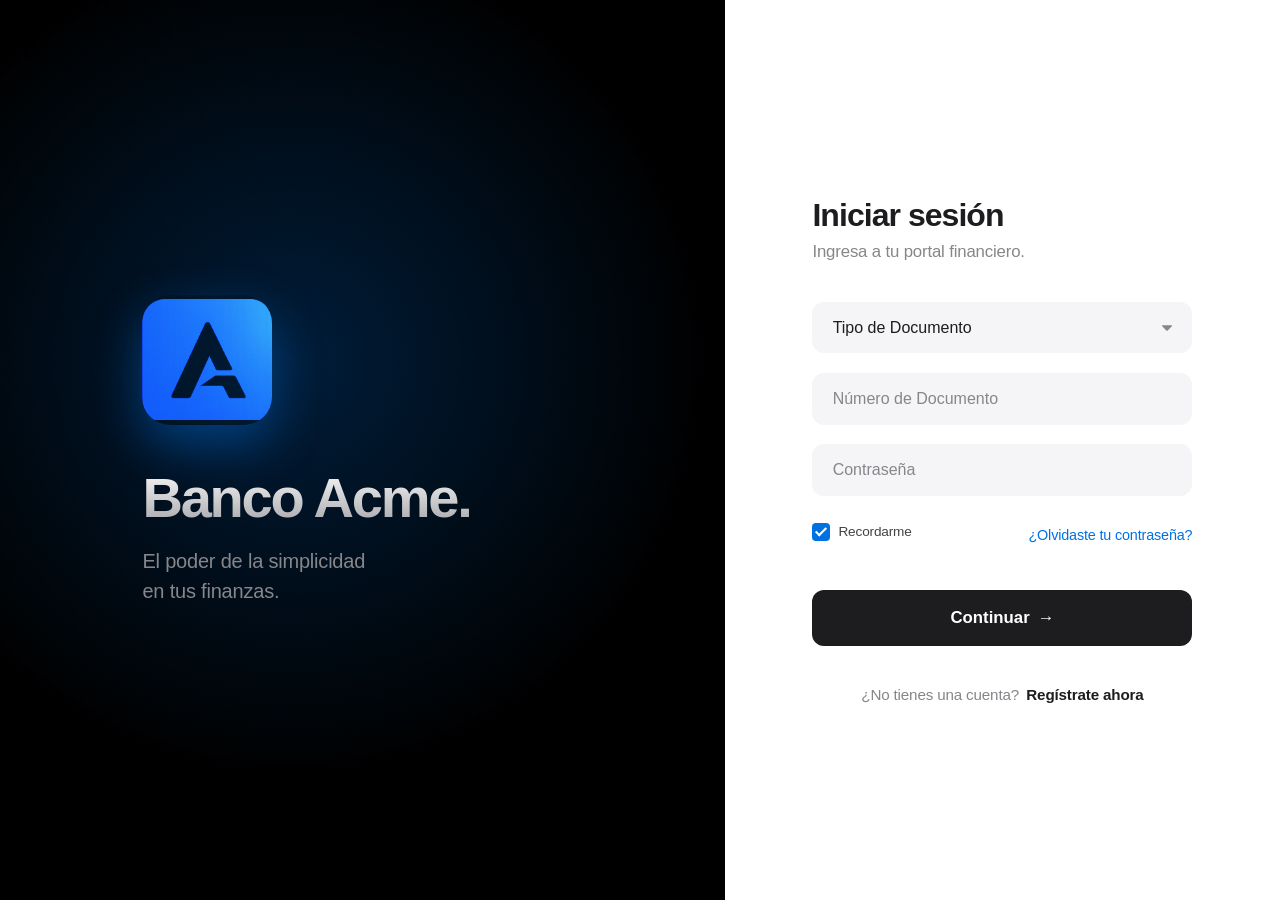
==== commit 9aca6de2: "Add files via upload" ====
--- a/dashboard.html
+++ b/dashboard.html
@@ -17,7 +17,7 @@
             <button class="mobile-menu-btn" id="mobileMenuBtn">≡</button>
             <ul class="nav-links" id="mainNav">
                 <li><a href="#" data-target="resume" class="active">Resumen</a></li>
-                <li><a href="#" data-target="transactions">Transacciones</a></li>
+                <li><a href="#" data-target="transactions">Egresos e Ingresos</a></li>
                 <li><a href="#" data-target="deposit">Abonar</a></li>
                 <li><a href="#" data-target="withdraw">Retirar</a></li>
                 <li><a href="#" data-target="transfer">Transferir</a></li>
@@ -74,7 +74,7 @@
             <section id="transactions" class="view-section">
                 <div class="panel">
                     <div class="panel-header">
-                        <h3>Flujo de Transferencias</h3>
+                        <h3>Flujo de Egresos</h3>
                         <div style="display: flex; gap: 1rem;">
                             <button id="exportCsvBtn" class="btn-link">Exportar CSV ↓</button>
                             <button id="printTransactionsBtn" class="btn-link">Imprimir Documento</button>
